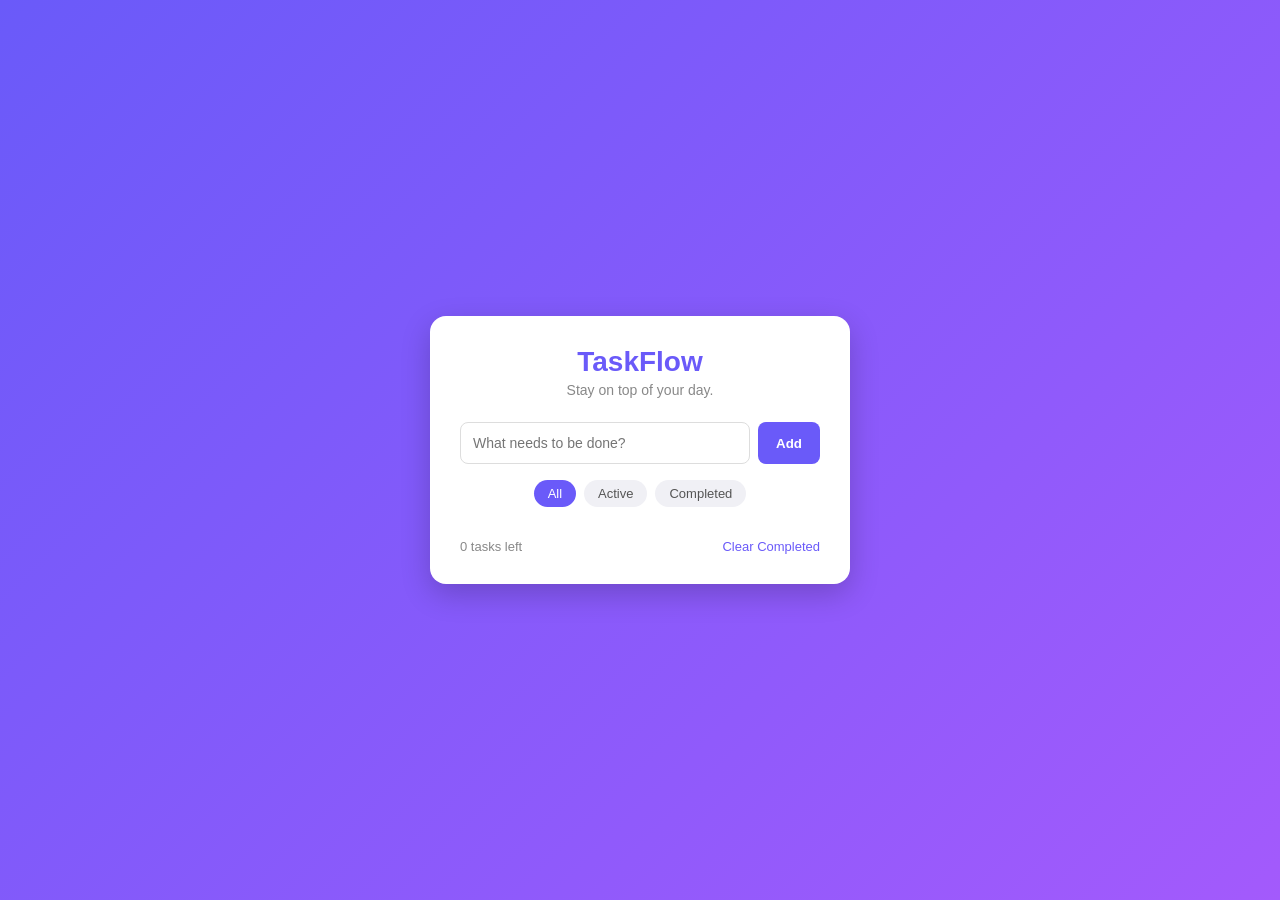
==== To-Do-List-App/index.html @ 863aba96 "Add To-Do List and Tribute Page projects" ====
<!DOCTYPE html>
<html lang="en">
<head>
  <meta charset="UTF-8">
  <meta name="viewport" content="width=device-width, initial-scale=1.0">
  <title>TaskFlow — My To-Do List</title>
  <link rel="stylesheet" href="style.css">
</head>
<body>

  <div class="app">
    <header class="app-header">
      <h1>TaskFlow</h1>
      <p class="tagline">Stay on top of your day.</p>
    </header>

    <div class="input-row">
      <input type="text" id="taskInput" placeholder="What needs to be done?">
      <button id="addBtn">Add</button>
    </div>

    <div class="filters">
      <button class="filter-btn active" data-filter="all">All</button>
      <button class="filter-btn" data-filter="active">Active</button>
      <button class="filter-btn" data-filter="completed">Completed</button>
    </div>

    <ul id="taskList"></ul>

    <footer class="app-footer">
      <span id="taskCount">0 tasks left</span>
      <button id="clearCompletedBtn">Clear Completed</button>
    </footer>
  </div>

  <script src="script.js"></script>
</body>
</html>
---- To-Do-List-App/style.css ----
* {
  margin: 0;
  padding: 0;
  box-sizing: border-box;
  font-family: 'Segoe UI', Arial, sans-serif;
}

body {
  min-height: 100vh;
  display: flex;
  justify-content: center;
  align-items: center;
  background: linear-gradient(135deg, #6a5af9, #a35afc);
  padding: 20px;
}

.app {
  background: #ffffff;
  width: 100%;
  max-width: 420px;
  border-radius: 16px;
  padding: 30px;
  box-shadow: 0 10px 30px rgba(0, 0, 0, 0.2);
}

.app-header {
  text-align: center;
  margin-bottom: 24px;
}

.app-header h1 {
  color: #6a5af9;
  font-size: 28px;
}

.tagline {
  color: #888;
  font-size: 14px;
  margin-top: 4px;
}

.input-row {
  display: flex;
  gap: 8px;
  margin-bottom: 16px;
}

#taskInput {
  flex: 1;
  padding: 12px;
  border: 1px solid #ddd;
  border-radius: 8px;
  font-size: 14px;
  outline: none;
}

#taskInput:focus {
  border-color: #6a5af9;
}

#addBtn {
  padding: 12px 18px;
  border: none;
  border-radius: 8px;
  background: #6a5af9;
  color: white;
  font-weight: 600;
  cursor: pointer;
  transition: background 0.2s;
}

#addBtn:hover {
  background: #5646d6;
}

.filters {
  display: flex;
  justify-content: center;
  gap: 8px;
  margin-bottom: 16px;
}

.filter-btn {
  padding: 6px 14px;
  border: none;
  background: #f0f0f5;
  border-radius: 20px;
  font-size: 13px;
  cursor: pointer;
  color: #555;
  transition: all 0.2s;
}

.filter-btn.active,
.filter-btn:hover {
  background: #6a5af9;
  color: white;
}

#taskList {
  list-style: none;
  max-height: 300px;
  overflow-y: auto;
}

#taskList li {
  display: flex;
  align-items: center;
  justify-content: space-between;
  padding: 12px;
  border-bottom: 1px solid #f0f0f0;
  font-size: 15px;
  transition: background 0.2s;
}

#taskList li:hover {
  background: #fafaff;
}

#taskList li.completed span {
  text-decoration: line-through;
  color: #aaa;
}

.task-left {
  display: flex;
  align-items: center;
  gap: 10px;
}

.delete-btn {
  background: none;
  border: none;
  color: #ff5c5c;
  font-size: 16px;
  cursor: pointer;
}

.app-footer {
  display: flex;
  justify-content: space-between;
  align-items: center;
  margin-top: 16px;
  font-size: 13px;
  color: #888;
}

#clearCompletedBtn {
  background: none;
  border: none;
  color: #6a5af9;
  cursor: pointer;
  font-size: 13px;
}

#clearCompletedBtn:hover {
  text-decoration: underline;
}
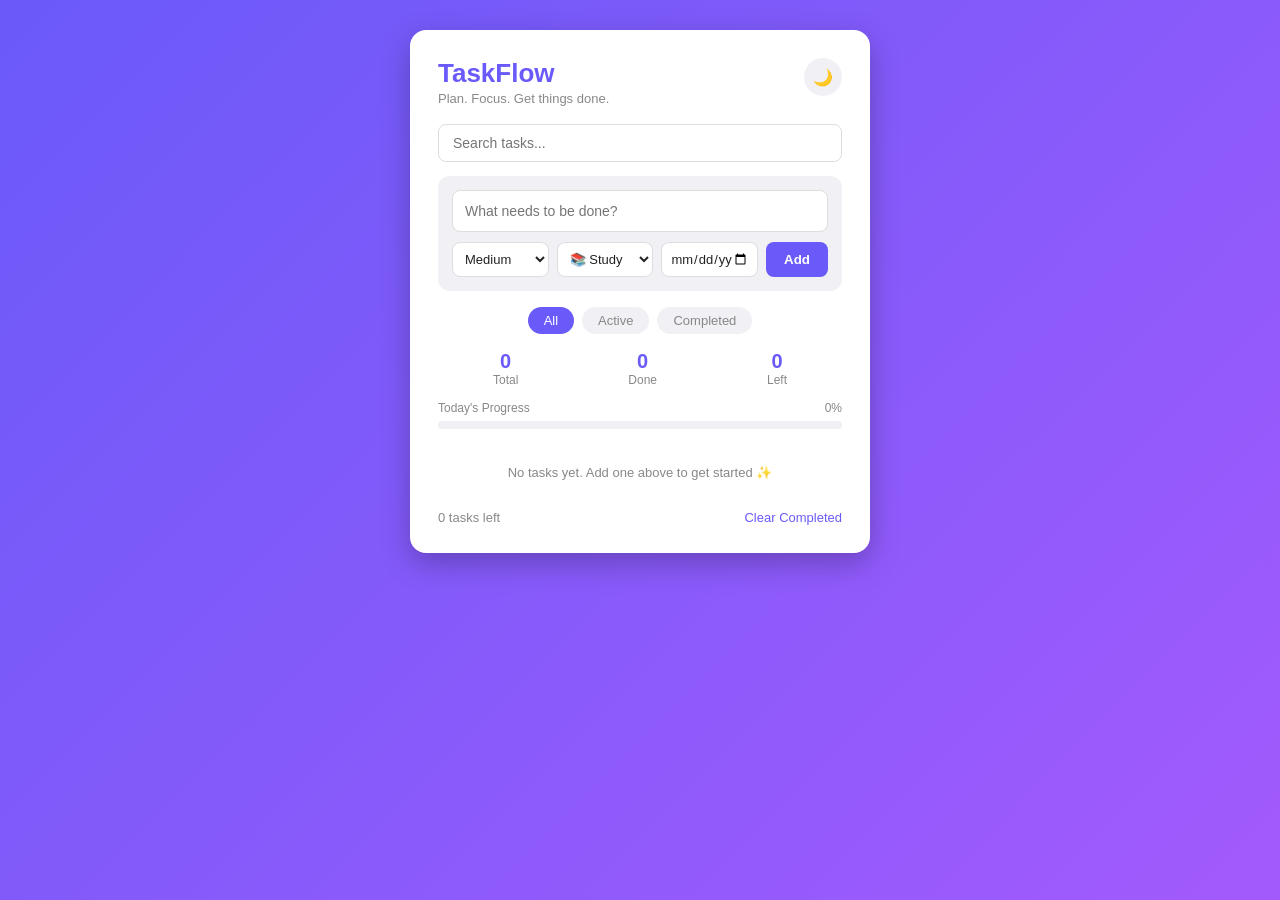
==== commit fff62410: "Add full-featured task management with priority, dates, dark mode, and localStorage" ====
--- a/To-Do-List-App/index.html
+++ b/To-Do-List-App/index.html
@@ -1,22 +1,46 @@
 <!DOCTYPE html>
 <html lang="en">
 <head>
-  <meta charset="UTF-8">
-  <meta name="viewport" content="width=device-width, initial-scale=1.0">
-  <title>TaskFlow — My To-Do List</title>
-  <link rel="stylesheet" href="style.css">
+<meta charset="UTF-8">
+<meta name="viewport" content="width=device-width, initial-scale=1.0">
+<title>TaskFlow — My To-Do List</title>
+<link rel="stylesheet" href="style.css">
 </head>
-<body>
+<body data-theme="light">
 
   <div class="app">
+
     <header class="app-header">
-      <h1>TaskFlow</h1>
-      <p class="tagline">Stay on top of your day.</p>
+      <div class="header-top">
+        <div>
+          <h1>TaskFlow</h1>
+          <p class="tagline">Plan. Focus. Get things done.</p>
+        </div>
+        <button id="themeToggle" class="theme-toggle" title="Toggle dark mode">🌙</button>
+      </div>
     </header>
 
-    <div class="input-row">
+    <div class="search-row">
+      <input type="text" id="searchInput" placeholder="Search tasks...">
+    </div>
+
+    <div class="input-card">
       <input type="text" id="taskInput" placeholder="What needs to be done?">
-      <button id="addBtn">Add</button>
+      <div class="input-row-secondary">
+        <select id="priorityInput">
+          <option value="high">High</option>
+          <option value="medium" selected>Medium</option>
+          <option value="low">Low</option>
+        </select>
+        <select id="categoryInput">
+          <option value="study">📚 Study</option>
+          <option value="coding">💻 Coding</option>
+          <option value="personal">📝 Personal</option>
+          <option value="other">🏷️ Other</option>
+        </select>
+        <input type="date" id="dueDateInput">
+        <button id="addBtn">Add</button>
+      </div>
     </div>
 
     <div class="filters">
@@ -25,12 +49,40 @@
       <button class="filter-btn" data-filter="completed">Completed</button>
     </div>
 
+    <div class="stats-row">
+      <div class="stat">
+        <span class="stat-number" id="totalCount">0</span>
+        <span class="stat-label">Total</span>
+      </div>
+      <div class="stat">
+        <span class="stat-number" id="doneCount">0</span>
+        <span class="stat-label">Done</span>
+      </div>
+      <div class="stat">
+        <span class="stat-number" id="pendingCount">0</span>
+        <span class="stat-label">Left</span>
+      </div>
+    </div>
+
+    <div class="progress-section">
+      <div class="progress-label">
+        <span>Today's Progress</span>
+        <span id="progressPercent">0%</span>
+      </div>
+      <div class="progress-bar-track">
+        <div class="progress-bar-fill" id="progressBarFill"></div>
+      </div>
+    </div>
+
     <ul id="taskList"></ul>
 
+    <p id="emptyState" class="empty-state">No tasks yet. Add one above to get started ✨</p>
+
     <footer class="app-footer">
-      <span id="taskCount">0 tasks left</span>
+      <span id="taskCountFooter">0 tasks</span>
       <button id="clearCompletedBtn">Clear Completed</button>
     </footer>
+
   </div>
 
   <script src="script.js"></script>
--- a/To-Do-List-App/style.css
+++ b/To-Do-List-App/style.css
@@ -5,154 +5,392 @@
   font-family: 'Segoe UI', Arial, sans-serif;
 }
 
+:root {
+  --bg-gradient-start: #6a5af9;
+  --bg-gradient-end: #a35afc;
+  --card-bg: #ffffff;
+  --text-main: #222;
+  --text-muted: #888;
+  --border-color: #eee;
+  --accent: #6a5af9;
+  --accent-hover: #5646d6;
+  --pill-bg: #f0f0f5;
+  --input-bg: #ffffff;
+  --input-border: #ddd;
+}
+
+body[data-theme="dark"] {
+  --bg-gradient-start: #0f172a;
+  --bg-gradient-end: #1e2a47;
+  --card-bg: #16213e;
+  --text-main: #f0f0f5;
+  --text-muted: #9aa3b5;
+  --border-color: #2a3655;
+  --accent: #8f7bff;
+  --accent-hover: #a693ff;
+  --pill-bg: #1f2b4a;
+  --input-bg: #1a2540;
+  --input-border: #33406a;
+}
+
 body {
   min-height: 100vh;
   display: flex;
   justify-content: center;
-  align-items: center;
-  background: linear-gradient(135deg, #6a5af9, #a35afc);
-  padding: 20px;
+  align-items: flex-start;
+  background: linear-gradient(135deg, var(--bg-gradient-start), var(--bg-gradient-end));
+  padding: 30px 16px;
+  transition: background 0.3s ease;
 }
 
 .app {
-  background: #ffffff;
+  background: var(--card-bg);
+  color: var(--text-main);
   width: 100%;
-  max-width: 420px;
+  max-width: 460px;
   border-radius: 16px;
-  padding: 30px;
-  box-shadow: 0 10px 30px rgba(0, 0, 0, 0.2);
-}
-
-.app-header {
-  text-align: center;
-  margin-bottom: 24px;
+  padding: 28px;
+  box-shadow: 0 10px 30px rgba(0, 0, 0, 0.25);
+  transition: background 0.3s ease, color 0.3s ease;
+}
+
+.header-top {
+  display: flex;
+  justify-content: space-between;
+  align-items: flex-start;
 }
 
 .app-header h1 {
-  color: #6a5af9;
-  font-size: 28px;
+  color: var(--accent);
+  font-size: 26px;
 }
 
 .tagline {
-  color: #888;
-  font-size: 14px;
-  margin-top: 4px;
-}
-
-.input-row {
-  display: flex;
-  gap: 8px;
-  margin-bottom: 16px;
-}
-
-#taskInput {
-  flex: 1;
-  padding: 12px;
-  border: 1px solid #ddd;
+  color: var(--text-muted);
+  font-size: 13px;
+  margin-top: 2px;
+}
+
+.theme-toggle {
+  background: var(--pill-bg);
+  border: none;
+  border-radius: 50%;
+  width: 38px;
+  height: 38px;
+  font-size: 16px;
+  cursor: pointer;
+  transition: transform 0.2s ease;
+}
+
+.theme-toggle:hover {
+  transform: scale(1.1);
+}
+
+.search-row {
+  margin-top: 18px;
+}
+
+#searchInput {
+  width: 100%;
+  padding: 10px 14px;
+  border: 1px solid var(--input-border);
   border-radius: 8px;
+  background: var(--input-bg);
+  color: var(--text-main);
   font-size: 14px;
   outline: none;
 }
 
+.input-card {
+  margin-top: 14px;
+  padding: 14px;
+  background: var(--pill-bg);
+  border-radius: 12px;
+}
+
+#taskInput {
+  width: 100%;
+  padding: 12px;
+  border: 1px solid var(--input-border);
+  border-radius: 8px;
+  background: var(--input-bg);
+  color: var(--text-main);
+  font-size: 14px;
+  outline: none;
+  margin-bottom: 10px;
+}
+
 #taskInput:focus {
-  border-color: #6a5af9;
+  border-color: var(--accent);
+}
+
+.input-row-secondary {
+  display: flex;
+  flex-wrap: wrap;
+  gap: 8px;
+}
+
+.input-row-secondary select,
+.input-row-secondary input[type="date"] {
+  flex: 1;
+  min-width: 90px;
+  padding: 8px;
+  border: 1px solid var(--input-border);
+  border-radius: 8px;
+  background: var(--input-bg);
+  color: var(--text-main);
+  font-size: 13px;
 }
 
 #addBtn {
-  padding: 12px 18px;
+  padding: 10px 18px;
   border: none;
   border-radius: 8px;
-  background: #6a5af9;
+  background: var(--accent);
   color: white;
   font-weight: 600;
   cursor: pointer;
-  transition: background 0.2s;
+  transition: background 0.2s ease;
 }
 
 #addBtn:hover {
-  background: #5646d6;
+  background: var(--accent-hover);
 }
 
 .filters {
   display: flex;
   justify-content: center;
   gap: 8px;
-  margin-bottom: 16px;
+  margin: 16px 0;
 }
 
 .filter-btn {
-  padding: 6px 14px;
-  border: none;
-  background: #f0f0f5;
+  padding: 6px 16px;
+  border: none;
+  background: var(--pill-bg);
+  color: var(--text-muted);
   border-radius: 20px;
   font-size: 13px;
   cursor: pointer;
-  color: #555;
-  transition: all 0.2s;
+  transition: all 0.2s ease;
 }
 
 .filter-btn.active,
 .filter-btn:hover {
-  background: #6a5af9;
+  background: var(--accent);
   color: white;
+}
+
+.stats-row {
+  display: flex;
+  justify-content: space-around;
+  margin-bottom: 14px;
+}
+
+.stat {
+  display: flex;
+  flex-direction: column;
+  align-items: center;
+}
+
+.stat-number {
+  font-size: 20px;
+  font-weight: 700;
+  color: var(--accent);
+}
+
+.stat-label {
+  font-size: 12px;
+  color: var(--text-muted);
+}
+
+.progress-section {
+  margin-bottom: 16px;
+}
+
+.progress-label {
+  display: flex;
+  justify-content: space-between;
+  font-size: 12px;
+  color: var(--text-muted);
+  margin-bottom: 6px;
+}
+
+.progress-bar-track {
+  width: 100%;
+  height: 8px;
+  background: var(--pill-bg);
+  border-radius: 10px;
+  overflow: hidden;
+}
+
+.progress-bar-fill {
+  height: 100%;
+  width: 0%;
+  background: linear-gradient(90deg, var(--accent), var(--accent-hover));
+  border-radius: 10px;
+  transition: width 0.4s ease;
 }
 
 #taskList {
   list-style: none;
-  max-height: 300px;
+  max-height: 320px;
   overflow-y: auto;
 }
 
 #taskList li {
   display: flex;
+  align-items: flex-start;
+  gap: 10px;
+  padding: 12px;
+  margin-bottom: 8px;
+  border: 1px solid var(--border-color);
+  border-radius: 10px;
+  transition: transform 0.15s ease, opacity 0.25s ease, background 0.2s ease;
+  animation: slideIn 0.25s ease;
+}
+
+@keyframes slideIn {
+  from { opacity: 0; transform: translateY(-6px); }
+  to { opacity: 1; transform: translateY(0); }
+}
+
+#taskList li.removing {
+  opacity: 0;
+  transform: translateX(20px);
+}
+
+#taskList li:hover {
+  transform: translateY(-2px);
+  background: var(--pill-bg);
+}
+
+#taskList li .checkbox {
+  margin-top: 3px;
+  width: 18px;
+  height: 18px;
+  cursor: pointer;
+  accent-color: var(--accent);
+}
+
+.task-content {
+  flex: 1;
+}
+
+.task-text {
+  font-size: 14.5px;
+  word-break: break-word;
+}
+
+#taskList li.completed .task-text {
+  text-decoration: line-through;
+  color: var(--text-muted);
+}
+
+.task-meta {
+  display: flex;
+  flex-wrap: wrap;
+  gap: 6px;
+  margin-top: 6px;
+  font-size: 11px;
+}
+
+.priority-dot {
+  display: inline-flex;
   align-items: center;
-  justify-content: space-between;
-  padding: 12px;
-  border-bottom: 1px solid #f0f0f0;
-  font-size: 15px;
-  transition: background 0.2s;
-}
-
-#taskList li:hover {
-  background: #fafaff;
-}
-
-#taskList li.completed span {
-  text-decoration: line-through;
-  color: #aaa;
-}
-
-.task-left {
-  display: flex;
-  align-items: center;
-  gap: 10px;
-}
-
-.delete-btn {
+  gap: 4px;
+  padding: 2px 8px;
+  border-radius: 20px;
+  background: var(--pill-bg);
+}
+
+.priority-dot::before {
+  content: '';
+  width: 7px;
+  height: 7px;
+  border-radius: 50%;
+}
+
+.priority-high::before { background: #ff5c5c; }
+.priority-medium::before { background: #ffb84d; }
+.priority-low::before { background: #4dd28c; }
+
+.category-tag {
+  padding: 2px 8px;
+  border-radius: 20px;
+  background: var(--pill-bg);
+  color: var(--text-muted);
+}
+
+.due-date-tag {
+  padding: 2px 8px;
+  border-radius: 20px;
+  background: var(--pill-bg);
+  color: var(--text-muted);
+}
+
+.due-date-tag.overdue {
+  background: #ff5c5c22;
+  color: #ff5c5c;
+  font-weight: 600;
+}
+
+.task-actions {
+  display: flex;
+  gap: 6px;
+}
+
+.task-actions button {
   background: none;
   border: none;
-  color: #ff5c5c;
-  font-size: 16px;
-  cursor: pointer;
+  cursor: pointer;
+  font-size: 14px;
+  color: var(--text-muted);
+  transition: color 0.2s ease;
+}
+
+.edit-btn:hover { color: var(--accent); }
+.delete-btn:hover { color: #ff5c5c; }
+
+.empty-state {
+  text-align: center;
+  color: var(--text-muted);
+  font-size: 13px;
+  padding: 20px 0;
+  display: none;
 }
 
 .app-footer {
   display: flex;
   justify-content: space-between;
   align-items: center;
-  margin-top: 16px;
-  font-size: 13px;
-  color: #888;
+  margin-top: 10px;
+  font-size: 13px;
+  color: var(--text-muted);
 }
 
 #clearCompletedBtn {
   background: none;
   border: none;
-  color: #6a5af9;
+  color: var(--accent);
   cursor: pointer;
   font-size: 13px;
 }
 
 #clearCompletedBtn:hover {
   text-decoration: underline;
+}
+
+@media (max-width: 480px) {
+  .app {
+    padding: 20px;
+  }
+  .input-row-secondary {
+    flex-direction: column;
+  }
+  .input-row-secondary select,
+  .input-row-secondary input[type="date"],
+  #addBtn {
+    width: 100%;
+  }
 }
